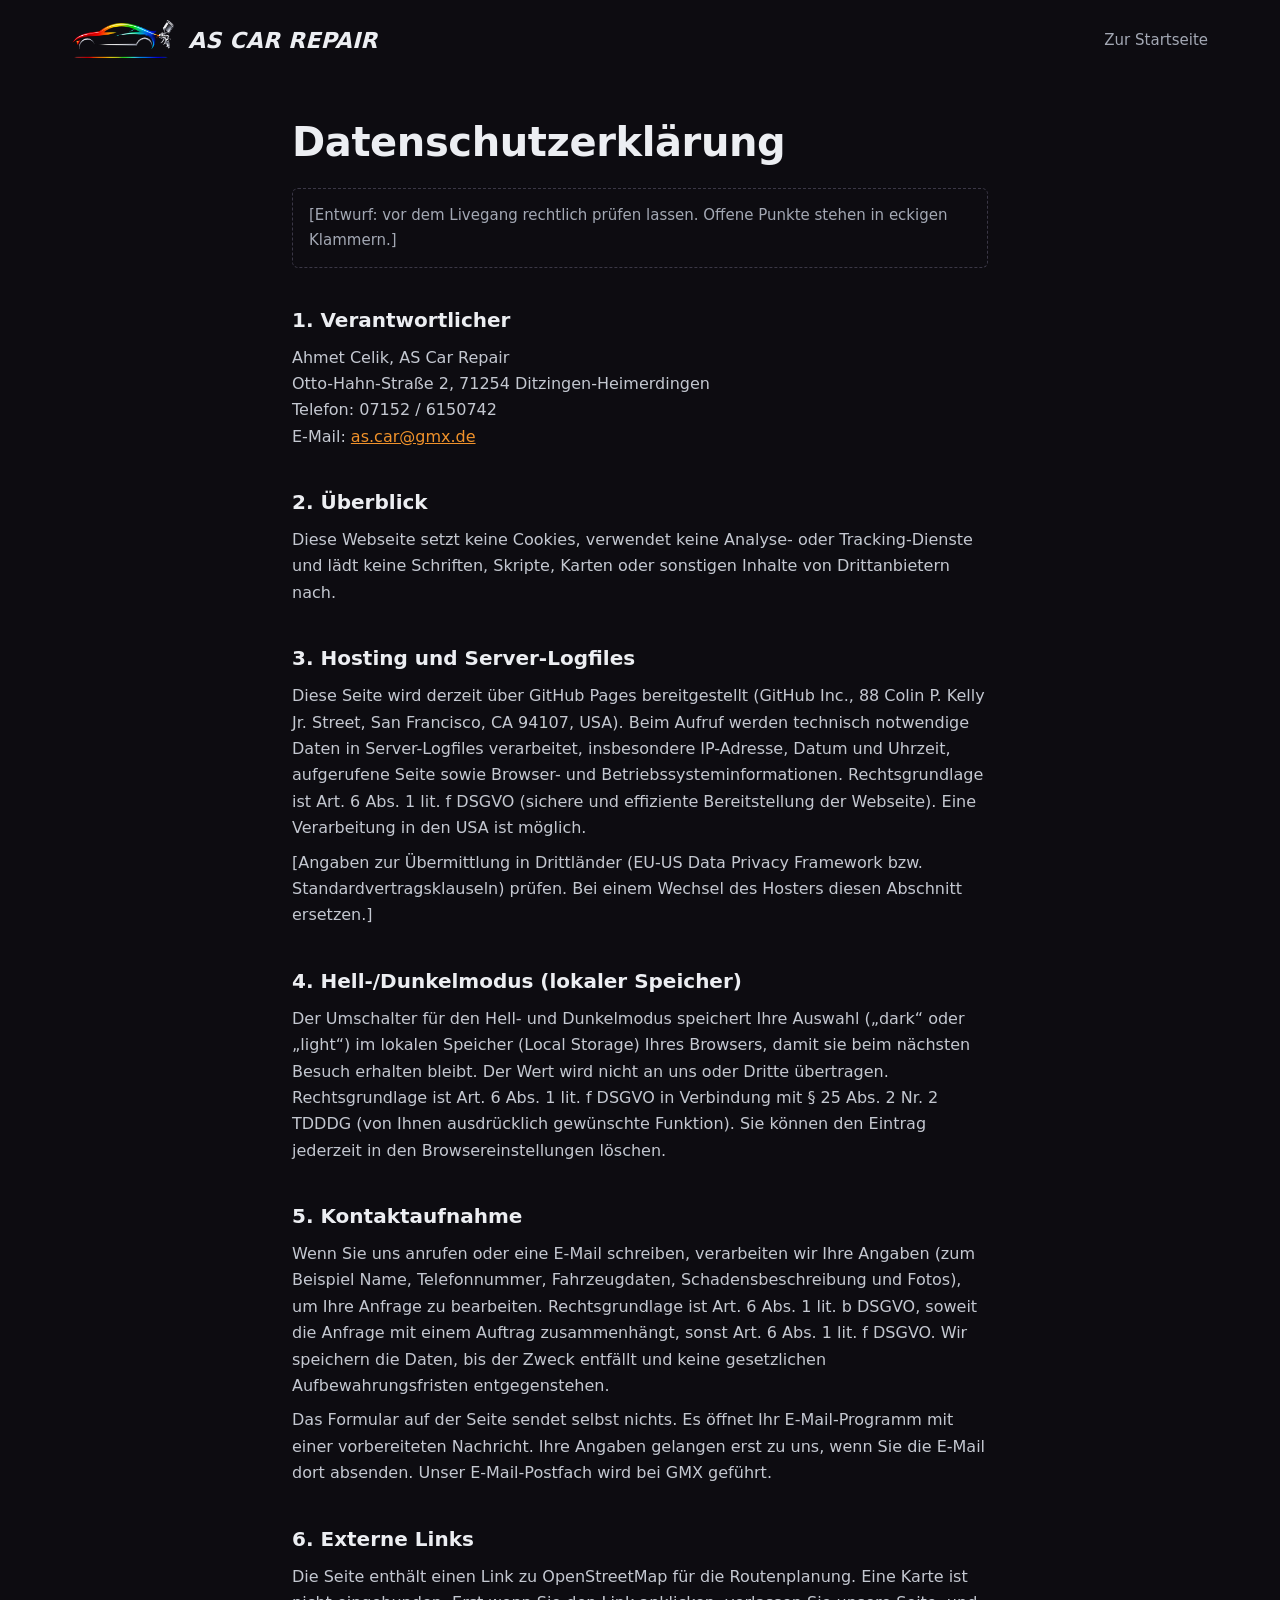
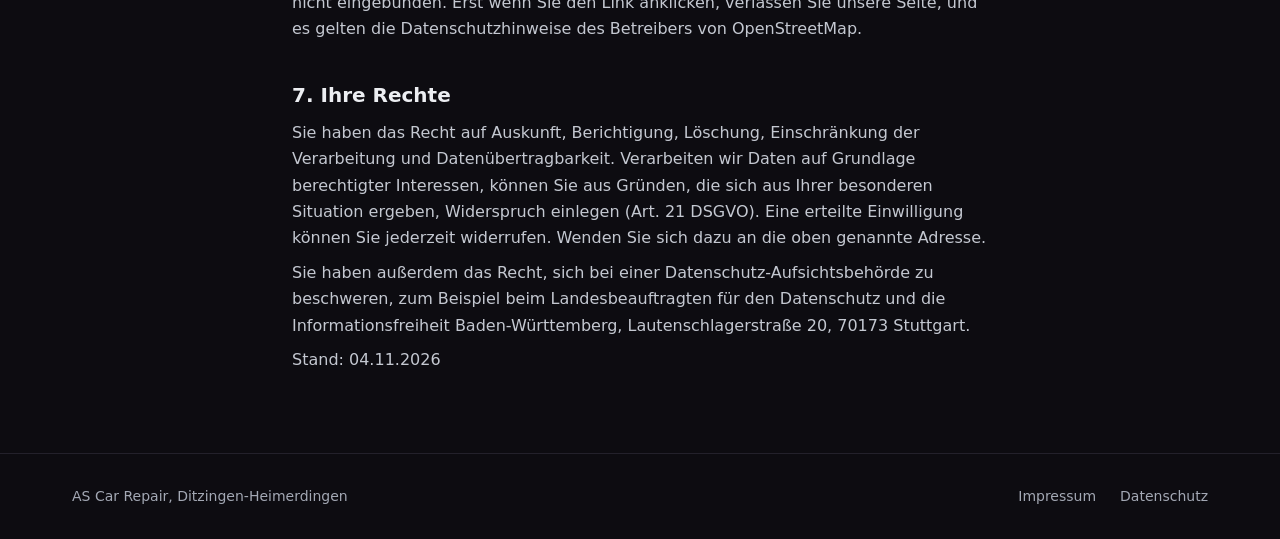
==== datenschutz.html @ f92b13bc "SEO, KI-Auffindbarkeit, Sicherheit und DSGVO: robots, sitemap, llms.txt, Schema.org, CSP, Impressum," ====
<!doctype html>
<html lang="de" data-theme="dark">
<head>
<meta charset="utf-8">
<meta name="viewport" content="width=device-width, initial-scale=1">
<meta http-equiv="Content-Security-Policy" content="default-src 'none'; img-src 'self' data:; style-src 'self' 'unsafe-inline'; script-src 'self'; connect-src 'none'; base-uri 'none'; form-action 'none'">
<title>Datenschutzerklärung | AS Car Repair</title>
<meta name="description" content="Datenschutzerklärung von AS Car Repair: keine Cookies, kein Tracking, keine Inhalte von Drittanbietern.">
<!-- Vor dem Livegang auf "index, follow" stellen, sobald alle Platzhalter ersetzt sind -->
<meta name="robots" content="noindex, nofollow">
<link rel="canonical" href="https://gkstgt.github.io/as-car-repair/datenschutz.html">
<meta name="theme-color" content="#0d0c11">
<link rel="icon" href="favicon.ico" sizes="any">
<link rel="icon" type="image/png" sizes="32x32" href="assets/favicon-32.png">
<link rel="apple-touch-icon" href="assets/apple-touch-icon.png">
<meta property="og:type" content="website">
<meta property="og:locale" content="de_DE">
<meta property="og:site_name" content="AS Car Repair">
<meta property="og:title" content="Datenschutzerklärung | AS Car Repair">
<meta property="og:description" content="Datenschutzerklärung von AS Car Repair: keine Cookies, kein Tracking, keine Inhalte von Drittanbietern.">
<meta property="og:url" content="https://gkstgt.github.io/as-car-repair/datenschutz.html">
<meta property="og:image" content="https://gkstgt.github.io/as-car-repair/assets/og-image.png">
<meta property="og:image:width" content="1200">
<meta property="og:image:height" content="630">
<meta property="og:image:alt" content="AS Car Repair: Fahrzeug im Regenbogen-Farbverlauf mit Lackierpistole">
<meta name="twitter:card" content="summary_large_image">
<meta name="twitter:title" content="Datenschutzerklärung | AS Car Repair">
<meta name="twitter:description" content="Datenschutzerklärung von AS Car Repair: keine Cookies, kein Tracking, keine Inhalte von Drittanbietern.">
<meta name="twitter:image" content="https://gkstgt.github.io/as-car-repair/assets/og-image.png">
<link rel="stylesheet" href="assets/site.css">
<script src="assets/site.js"></script>
</head>
<body>
<div style="width:100%;box-sizing:border-box;background:var(--bg);color:var(--fg);font-family:system-ui,-apple-system,'Segoe UI',Roboto,Helvetica,Arial,sans-serif;line-height:1.5;container-type:inline-size">
<header style="max-width:1200px;margin:0 auto;padding:20px 32px;box-sizing:border-box;display:flex;flex-wrap:wrap;align-items:center;justify-content:space-between;gap:16px 32px">
<a href="./" aria-label="AS Car Repair, zur Startseite" style="display:flex;align-items:center;gap:14px">
<img src="assets/logo-symbol.png" alt="" width="102" height="40" style="display:block;height:40px;width:auto">
<span style="font-size:22px;font-weight:800;font-style:italic;letter-spacing:0.01em;color:var(--fg);white-space:nowrap">AS CAR REPAIR</span>
</a>
<a href="./" style="color:var(--muted);font-size:15px">Zur Startseite</a>
</header>
<main class="legal">
<h1>Datenschutzerklärung</h1>
<p class="note">[Entwurf: vor dem Livegang rechtlich prüfen lassen. Offene Punkte stehen in eckigen Klammern.]</p>
<h2>1. Verantwortlicher</h2>
<p>Ahmet Celik, AS Car Repair<br>Otto-Hahn-Straße 2, 71254 Ditzingen-Heimerdingen<br>Telefon: 07152 / 6150742<br>E-Mail: <a href="mailto:as.car@gmx.de">as.car@gmx.de</a></p>
<h2>2. Überblick</h2>
<p>Diese Webseite setzt keine Cookies, verwendet keine Analyse- oder Tracking-Dienste und lädt keine Schriften, Skripte, Karten oder sonstigen Inhalte von Drittanbietern nach.</p>
<h2>3. Hosting und Server-Logfiles</h2>
<p>Diese Seite wird derzeit über GitHub Pages bereitgestellt (GitHub Inc., 88 Colin P. Kelly Jr. Street, San Francisco, CA 94107, USA). Beim Aufruf werden technisch notwendige Daten in Server-Logfiles verarbeitet, insbesondere IP-Adresse, Datum und Uhrzeit, aufgerufene Seite sowie Browser- und Betriebssysteminformationen. Rechtsgrundlage ist Art. 6 Abs. 1 lit. f DSGVO (sichere und effiziente Bereitstellung der Webseite). Eine Verarbeitung in den USA ist möglich.</p>
<p>[Angaben zur Übermittlung in Drittländer (EU-US Data Privacy Framework bzw. Standardvertragsklauseln) prüfen. Bei einem Wechsel des Hosters diesen Abschnitt ersetzen.]</p>
<h2>4. Hell-/Dunkelmodus (lokaler Speicher)</h2>
<p>Der Umschalter für den Hell- und Dunkelmodus speichert Ihre Auswahl („dark“ oder „light“) im lokalen Speicher (Local Storage) Ihres Browsers, damit sie beim nächsten Besuch erhalten bleibt. Der Wert wird nicht an uns oder Dritte übertragen. Rechtsgrundlage ist Art. 6 Abs. 1 lit. f DSGVO in Verbindung mit § 25 Abs. 2 Nr. 2 TDDDG (von Ihnen ausdrücklich gewünschte Funktion). Sie können den Eintrag jederzeit in den Browsereinstellungen löschen.</p>
<h2>5. Kontaktaufnahme</h2>
<p>Wenn Sie uns anrufen oder eine E-Mail schreiben, verarbeiten wir Ihre Angaben (zum Beispiel Name, Telefonnummer, Fahrzeugdaten, Schadensbeschreibung und Fotos), um Ihre Anfrage zu bearbeiten. Rechtsgrundlage ist Art. 6 Abs. 1 lit. b DSGVO, soweit die Anfrage mit einem Auftrag zusammenhängt, sonst Art. 6 Abs. 1 lit. f DSGVO. Wir speichern die Daten, bis der Zweck entfällt und keine gesetzlichen Aufbewahrungsfristen entgegenstehen.</p>
<p>Das Formular auf der Seite sendet selbst nichts. Es öffnet Ihr E-Mail-Programm mit einer vorbereiteten Nachricht. Ihre Angaben gelangen erst zu uns, wenn Sie die E-Mail dort absenden. Unser E-Mail-Postfach wird bei GMX geführt.</p>
<h2>6. Externe Links</h2>
<p>Die Seite enthält einen Link zu OpenStreetMap für die Routenplanung. Eine Karte ist nicht eingebunden. Erst wenn Sie den Link anklicken, verlassen Sie unsere Seite, und es gelten die Datenschutzhinweise des Betreibers von OpenStreetMap.</p>
<h2>7. Ihre Rechte</h2>
<p>Sie haben das Recht auf Auskunft, Berichtigung, Löschung, Einschränkung der Verarbeitung und Datenübertragbarkeit. Verarbeiten wir Daten auf Grundlage berechtigter Interessen, können Sie aus Gründen, die sich aus Ihrer besonderen Situation ergeben, Widerspruch einlegen (Art. 21 DSGVO). Eine erteilte Einwilligung können Sie jederzeit widerrufen. Wenden Sie sich dazu an die oben genannte Adresse.</p>
<p>Sie haben außerdem das Recht, sich bei einer Datenschutz-Aufsichtsbehörde zu beschweren, zum Beispiel beim Landesbeauftragten für den Datenschutz und die Informationsfreiheit Baden-Württemberg, Lautenschlagerstraße 20, 70173 Stuttgart.</p>
<p>Stand: 04.11.2026</p>
</main>
<footer style="border-top:1px solid var(--line)">
<div style="max-width:1200px;margin:0 auto;padding:32px;box-sizing:border-box;display:flex;flex-wrap:wrap;align-items:center;justify-content:space-between;gap:16px 32px;font-size:14px;color:var(--muted)">
<div>AS Car Repair, Ditzingen-Heimerdingen</div>
<div style="display:flex;flex-wrap:wrap;gap:8px 24px">
<a href="impressum.html">Impressum</a>
<a href="datenschutz.html">Datenschutz</a>
</div>
</div>
</footer>
</div>
</body>
</html>
---- assets/site.css ----
:root{--accent:#f0922b;color-scheme:dark;
--bg:#0d0c11;--bg2:#100f15;--surface:#15141b;--hatch1:#1a1922;--hatch2:#15141b;--line:#23212b;--line2:#272530;--border:#3a3746;--fg:#eceef2;--fg2:#c4c8d1;--muted:#a3a8b4;--acctext:var(--accent);--hover:#ffffff;--track:#2a2833;--glass:rgba(255,255,255,.06);--glass-hover:rgba(255,255,255,.10);--glassborder:rgba(255,255,255,.22);--knobx:30px;--moon:1;--moonrot:0deg;--moonscale:1;--sun:0;--sunrot:-90deg;--sunscale:0.4}
:root[data-theme="light"]{color-scheme:light;
--bg:#f4f5f7;--bg2:#eceef2;--surface:#ffffff;--hatch1:#e4e7ed;--hatch2:#edeff3;--line:#dcdfe6;--line2:#d3d7df;--border:#bfc4cf;--fg:#14151a;--fg2:#383c47;--muted:#565b67;--acctext:color-mix(in srgb,var(--accent) 62%,#000000);--hover:#000000;--track:#d3d7df;--glass:rgba(255,255,255,.55);--glass-hover:rgba(255,255,255,.85);--glassborder:rgba(20,21,26,.16);--knobx:0px;--moon:0;--moonrot:90deg;--moonscale:0.4;--sun:1;--sunrot:0deg;--sunscale:1}
html{scroll-behavior:smooth}
body{margin:0;background:var(--bg)}
a{color:inherit;text-decoration:none}
a:hover{color:var(--hover)}
a:focus-visible,input:focus-visible,textarea:focus-visible,button:focus-visible{outline:2px solid var(--acctext);outline-offset:2px}
*{transition:background-color .45s ease,color .45s ease,border-color .45s ease}
.card{border:2px solid var(--glassborder);border-radius:16px;background:var(--glass);-webkit-backdrop-filter:blur(18px) saturate(1.5);backdrop-filter:blur(18px) saturate(1.5);transition:transform .35s cubic-bezier(.2,.8,.2,1),border-color .3s ease,box-shadow .35s ease,background-color .35s ease}
.card:hover{transform:translateY(-6px);border-color:var(--acctext);background:var(--glass-hover);box-shadow:0 20px 44px -16px rgba(0,0,0,.45),0 0 36px -8px var(--acctext)}
@media (prefers-reduced-motion:reduce){*{transition:none!important;scroll-behavior:auto}}
.legal{max-width:760px;margin:0 auto;padding:40px 32px 72px;box-sizing:border-box;line-height:1.65}
.legal h1{font-size:clamp(28px,6cqi,40px);line-height:1.1;font-weight:800;letter-spacing:-0.01em;margin:0 0 24px}
.legal h2{font-size:20px;font-weight:700;margin:36px 0 8px}
.legal p,.legal li{color:var(--fg2);margin:8px 0}
.legal ul{padding-left:22px}
.legal a{color:var(--acctext);text-decoration:underline}
.legal .note{padding:14px 16px;border:1px dashed var(--border);border-radius:6px;color:var(--muted);font-size:15px}
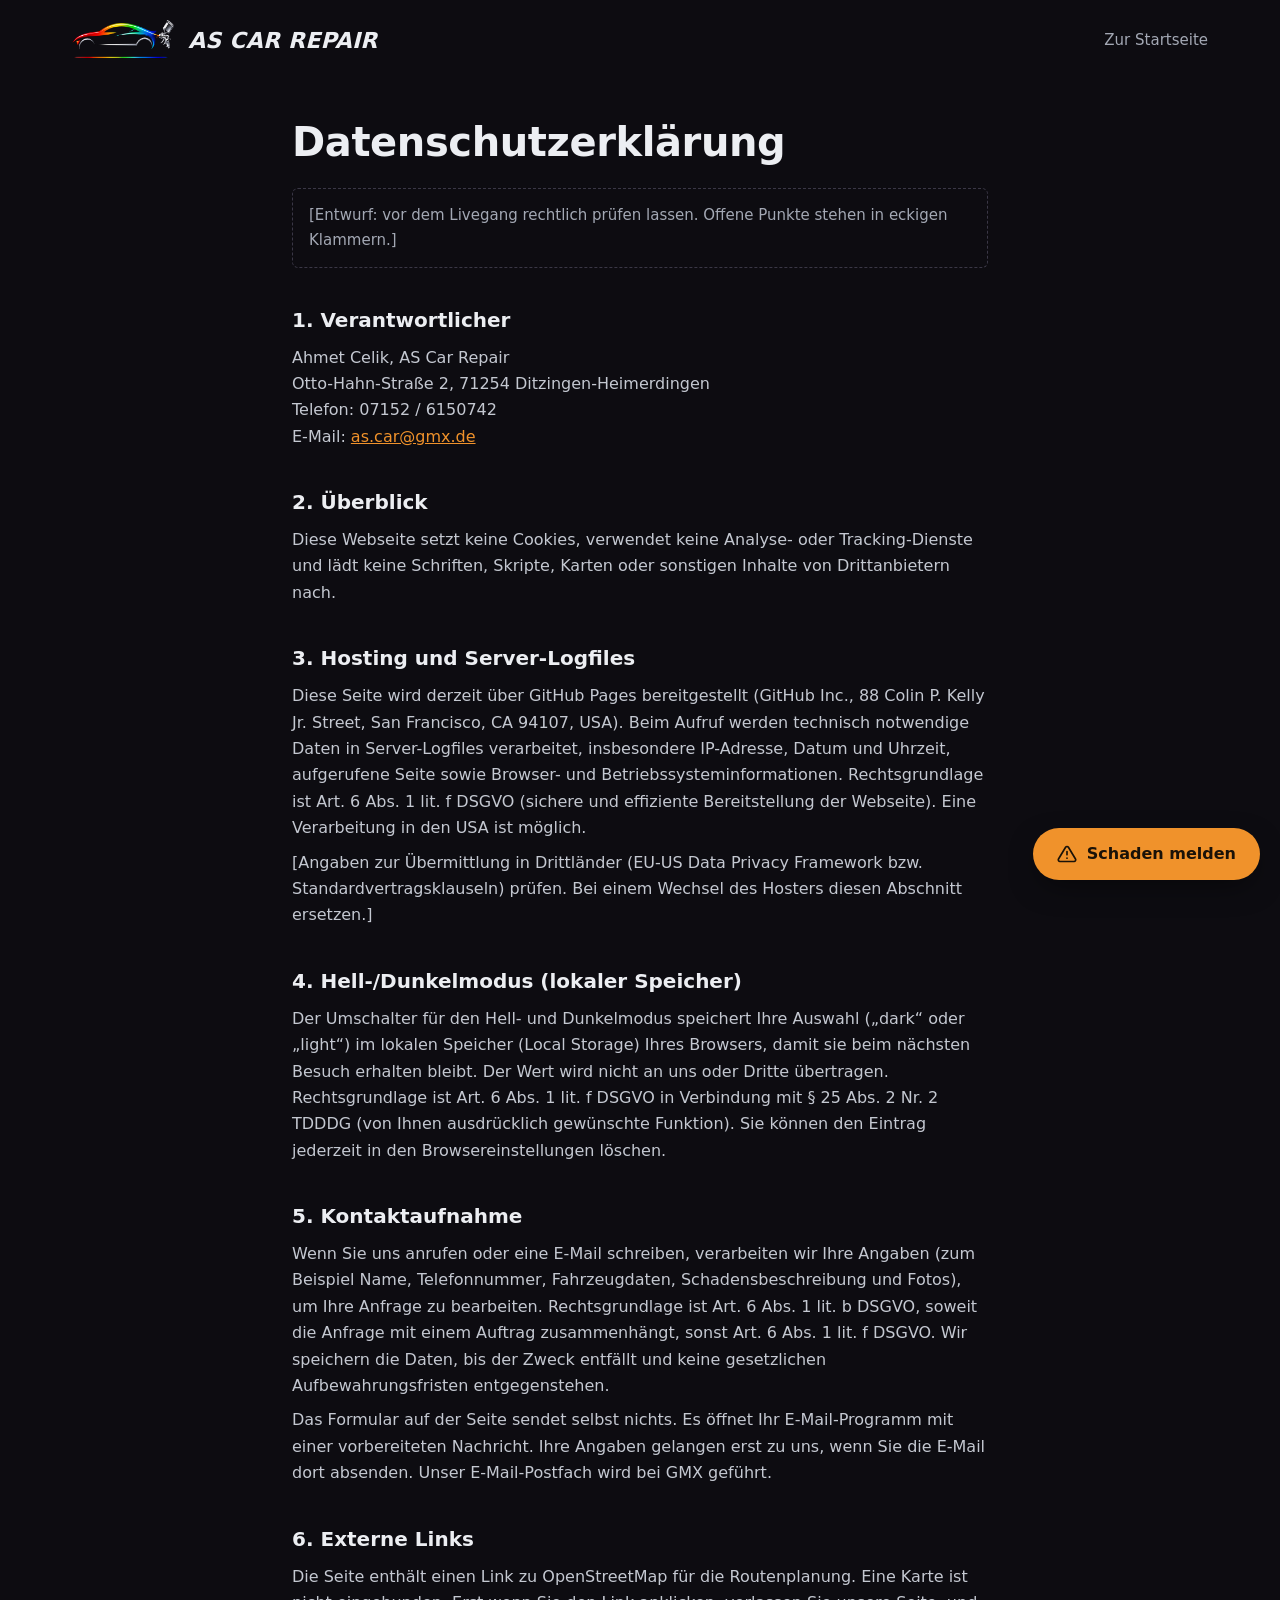
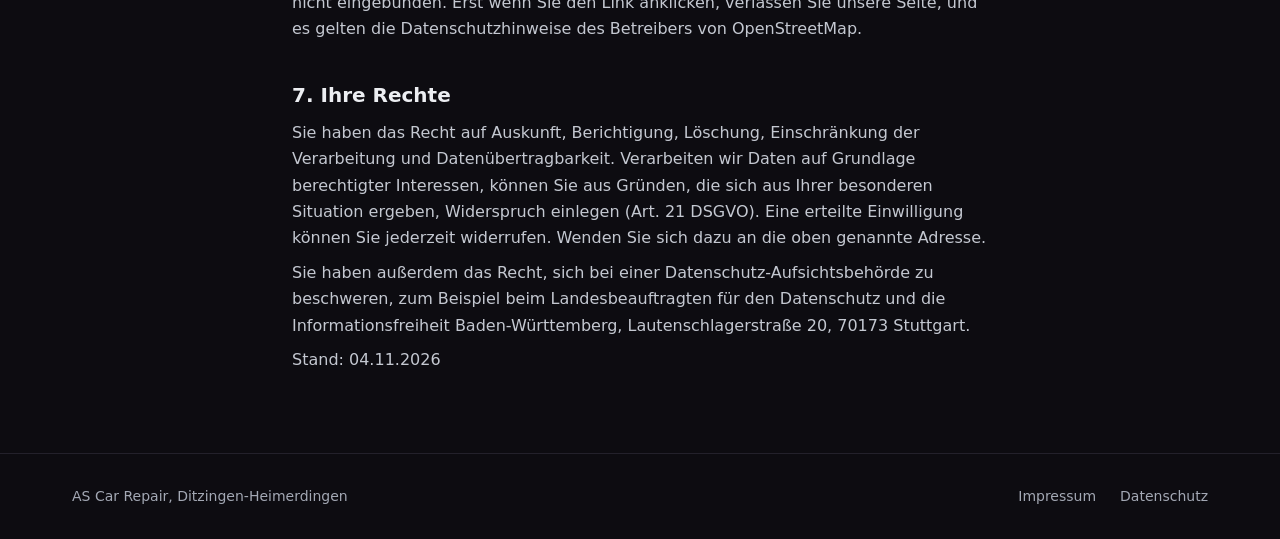
==== commit 07cf22d9: "Schaden-melden-Button: schwebend, auf dem Handy als Leiste mit Anruf-Taste Co-Authored-By: Claude So" ====
--- a/datenschutz.html
+++ b/datenschutz.html
@@ -71,5 +71,9 @@
 </div>
 </footer>
 </div>
+<div class="sm-dock">
+<a class="sm-call" href="tel:+4971526150742" aria-label="Anrufen: 07152 6150742"><svg viewBox="0 0 24 24" width="20" height="20" fill="none" stroke="currentColor" stroke-width="2" stroke-linecap="round" stroke-linejoin="round" aria-hidden="true"><path d="M22 16.9v3a2 2 0 0 1-2.2 2 19.8 19.8 0 0 1-8.6-3.1 19.5 19.5 0 0 1-6-6A19.8 19.8 0 0 1 2.1 4.2 2 2 0 0 1 4.1 2h3a2 2 0 0 1 2 1.7c.1 1 .4 1.9.7 2.8a2 2 0 0 1-.5 2.1L8.1 9.9a16 16 0 0 0 6 6l1.3-1.3a2 2 0 0 1 2.1-.4c.9.3 1.8.6 2.8.7a2 2 0 0 1 1.7 2z"/></svg><span>Anrufen</span></a>
+<a class="sm-btn" href="kontakt.html"><svg viewBox="0 0 24 24" width="20" height="20" fill="none" stroke="currentColor" stroke-width="2" stroke-linecap="round" stroke-linejoin="round" aria-hidden="true"><path d="M10.3 3.9 1.8 18a2 2 0 0 0 1.7 3h17a2 2 0 0 0 1.7-3L13.7 3.9a2 2 0 0 0-3.4 0z"/><path d="M12 9v4M12 17h.01"/></svg><span>Schaden melden</span></a>
+</div>
 </body>
 </html>
--- a/assets/site.css
+++ b/assets/site.css
@@ -18,3 +18,63 @@
 .legal ul{padding-left:22px}
 .legal a{color:var(--acctext);text-decoration:underline}
 .legal .note{padding:14px 16px;border:1px dashed var(--border);border-radius:6px;color:var(--muted);font-size:15px}
+
+
+.card{overflow:hidden}
+
+.svc-list{display:grid;grid-template-columns:repeat(6,minmax(0,1fr));gap:16px}
+.svc{grid-column:span 2;position:relative;aspect-ratio:4/3;min-width:0;cursor:pointer;outline:none}
+.svc:nth-child(n+4){grid-column:span 3;aspect-ratio:2.2/1}
+.svc .shot{position:absolute;inset:0;display:block;width:100%;height:100%;object-fit:cover;transition:transform .8s cubic-bezier(.2,.8,.2,1)}
+.svc:hover .shot,.svc:focus-within .shot{transform:scale(1.06)}
+.svc .info{position:absolute;left:0;right:0;bottom:0;padding:48px 22px 18px;background:linear-gradient(to top,rgba(10,9,14,.92) 0%,rgba(10,9,14,.7) 55%,transparent 100%);transition:padding-top .4s ease}
+.svc h3{margin:0;font-size:19px;line-height:1.2;font-weight:700;color:#fff;text-wrap:balance}
+.svc p{margin:0;max-height:0;opacity:0;overflow:hidden;color:rgba(255,255,255,.86);font-size:15px;line-height:1.55;transform:translateY(8px);transition:max-height .5s cubic-bezier(.2,.8,.2,1),opacity .35s ease,margin .4s ease,transform .5s cubic-bezier(.2,.8,.2,1)}
+.svc:hover p,.svc:focus-within p,.svc:focus p{max-height:12em;opacity:1;margin-top:10px;transform:none}
+.svc:hover .info,.svc:focus-within .info{background:linear-gradient(to top,rgba(10,9,14,.96) 0%,rgba(10,9,14,.9) 70%,rgba(10,9,14,.5) 100%)}
+.svc .plus{position:absolute;top:14px;right:14px;width:30px;height:30px;border-radius:50%;background:rgba(10,9,14,.55);border:1px solid rgba(255,255,255,.4);color:#fff;display:flex;align-items:center;justify-content:center;font-size:18px;line-height:1;transition:transform .4s ease,background-color .3s}
+.svc:hover .plus,.svc:focus-within .plus{transform:rotate(45deg);background:var(--accent);color:#1a1208;border-color:transparent}
+.svc:focus-visible{box-shadow:0 0 0 3px var(--accent)}
+@media (max-width:900px){.svc-list{grid-template-columns:repeat(2,minmax(0,1fr))}.svc,.svc:nth-child(n+4){grid-column:span 1;aspect-ratio:4/3}.svc:last-child{grid-column:span 2;aspect-ratio:16/9}}
+@media (max-width:560px){.svc-list{grid-template-columns:minmax(0,1fr)}.svc:last-child{grid-column:span 1}.svc,.svc:nth-child(n+4),.svc:last-child{aspect-ratio:16/10}}
+@media (max-width:480px){
+header[style]{padding:14px 16px!important;gap:12px 16px!important}
+header img{height:30px!important}
+header a[aria-label] span{font-size:17px!important}
+header nav{order:3;width:100%;gap:6px 20px!important;font-size:14px!important}
+header a[href^="tel"]{padding:9px 14px!important;font-size:14px!important}
+[style*="padding:72px 32px"]{padding:44px 20px!important}
+[style*="padding:48px 32px 56px"]{padding:32px 20px 40px!important}
+[style*="padding:36px 32px"]{padding:28px 20px!important}
+.legal{padding:28px 20px 56px}
+}
+@media (max-width:360px){header a[aria-label] span{font-size:15px!important}}
+@media (max-width:900px){header nav{order:3;width:100%}}
+.legal h1{font-size:clamp(22px,7vw,40px);overflow-wrap:anywhere;hyphens:auto}
+.chip{display:inline-block;padding:10px 18px;border:1px solid var(--border);border-radius:999px;font-size:15px;font-weight:600;color:var(--fg);background:var(--glass);transition:border-color .25s,background-color .25s,transform .25s}
+.chip:hover{border-color:var(--acctext);background:var(--glass-hover);transform:translateY(-2px)}
+header nav a{position:relative;padding:4px 0;transition:color .2s}
+header nav a:hover,header nav a[aria-current]{color:var(--fg)}
+header nav a[aria-current]::after{content:"";position:absolute;left:0;right:0;bottom:-2px;height:2px;border-radius:2px;background:var(--accent)}
+.gal{margin-top:36px;display:grid;grid-template-columns:repeat(auto-fill,minmax(min(100%,260px),1fr));gap:16px}
+.gal-item{margin:0;overflow:hidden;border-radius:12px;border:1px solid var(--line2)}
+.gal-item img{display:block;width:100%;aspect-ratio:4/3;object-fit:cover;transition:transform .6s cubic-bezier(.2,.8,.2,1)}
+.gal-item:hover img{transform:scale(1.05)}
+.gal-ph{aspect-ratio:4/3;display:flex;align-items:center;justify-content:center;text-align:center;padding:16px;box-sizing:border-box;color:var(--muted);font-size:15px;background:repeating-linear-gradient(135deg,var(--hatch1) 0 14px,var(--hatch2) 14px 28px)}
+.svc{scroll-margin-top:24px}
+.sm-dock{position:fixed;z-index:50;right:max(20px,env(safe-area-inset-right,0px));bottom:max(20px,env(safe-area-inset-bottom,0px));display:flex;gap:10px;align-items:stretch}
+.sm-btn,.sm-call{display:inline-flex;align-items:center;justify-content:center;gap:10px;border-radius:999px;font-weight:700;font-size:16px;line-height:1;white-space:nowrap;transition:transform .3s cubic-bezier(.2,.8,.2,1),box-shadow .3s ease,background-color .3s}
+.sm-btn{padding:16px 24px;background:var(--accent);color:#1a1208;box-shadow:0 10px 30px -8px rgba(0,0,0,.55),0 0 0 0 var(--accent);animation:smpulse 3.2s ease-out infinite}
+.sm-btn:hover{transform:translateY(-3px);box-shadow:0 16px 36px -8px rgba(0,0,0,.6),0 0 28px -4px var(--accent);animation:none}
+.sm-call{display:none;padding:16px 20px;background:var(--surface);color:var(--fg);border:1px solid var(--border)}
+@keyframes smpulse{0%{box-shadow:0 10px 30px -8px rgba(0,0,0,.55),0 0 0 0 color-mix(in srgb,var(--accent) 55%,transparent)}70%,100%{box-shadow:0 10px 30px -8px rgba(0,0,0,.55),0 0 0 16px transparent}}
+@media (prefers-reduced-motion:reduce){.sm-btn{animation:none}}
+@media (max-width:700px){
+.sm-dock{left:0;right:0;bottom:0;padding:10px max(12px,env(safe-area-inset-right,0px)) max(10px,env(safe-area-inset-bottom,0px)) max(12px,env(safe-area-inset-left,0px));background:color-mix(in srgb,var(--bg) 82%,transparent);-webkit-backdrop-filter:blur(14px);backdrop-filter:blur(14px);border-top:1px solid var(--line2)}
+.sm-btn{flex:1 1 auto;border-radius:12px;animation:none;box-shadow:none}
+.sm-call{display:inline-flex;border-radius:12px}
+.sm-call span{position:absolute;width:1px;height:1px;overflow:hidden;clip:rect(0 0 0 0)}
+.sm-call{padding:16px 18px}
+body{padding-bottom:84px}
+}
+.sm-dock{font-family:system-ui,-apple-system,'Segoe UI',Roboto,Helvetica,Arial,sans-serif}
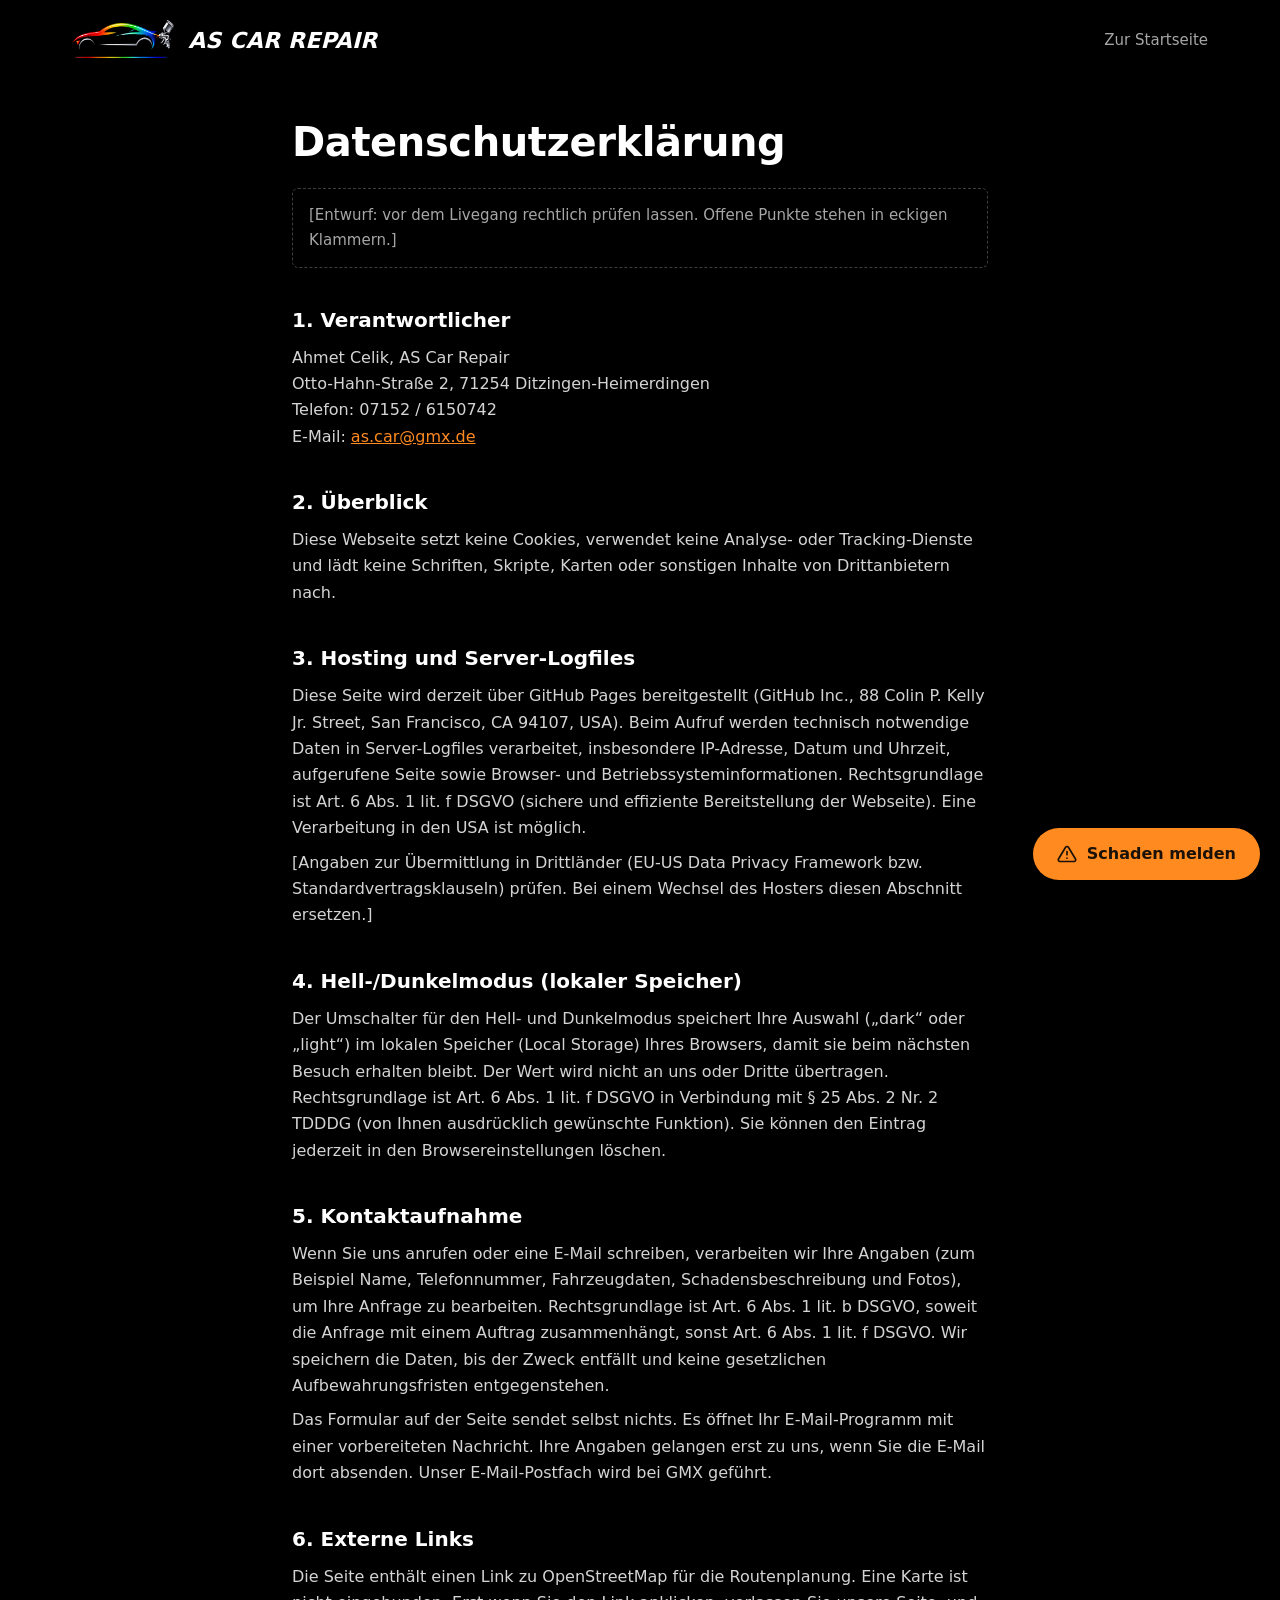
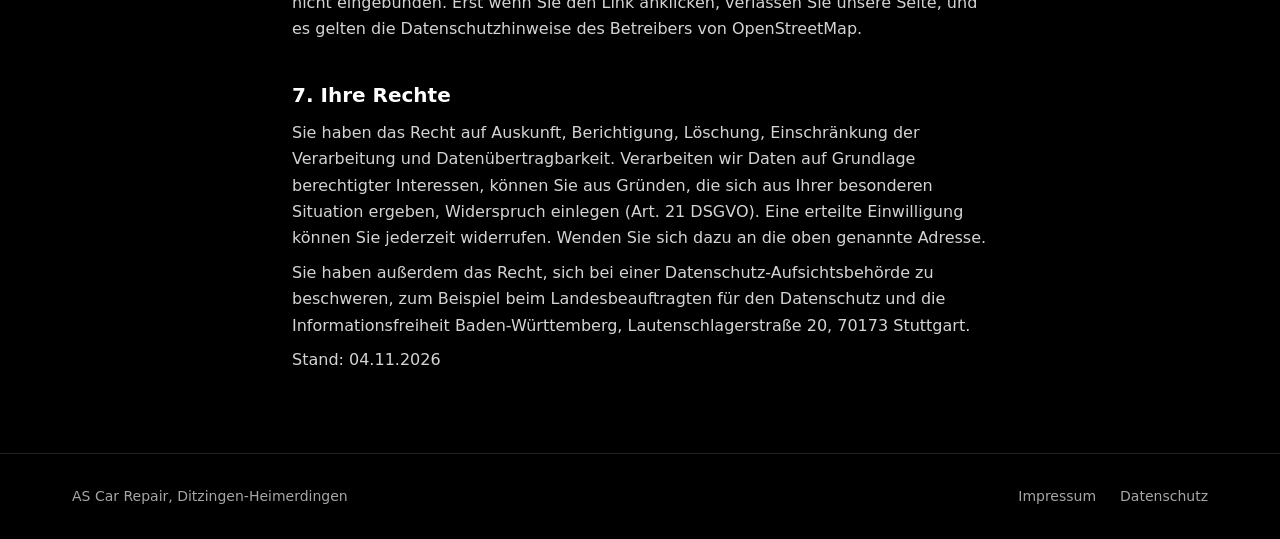
==== commit 341b3e5f: "Neues Farbschema: Schwarz und Weiß als Grundfarben, Orange als Akzent Co-Authored-By: Claude Sonnet " ====
--- a/datenschutz.html
+++ b/datenschutz.html
@@ -9,7 +9,7 @@
 <!-- Vor dem Livegang auf "index, follow" stellen, sobald alle Platzhalter ersetzt sind -->
 <meta name="robots" content="noindex, nofollow">
 <link rel="canonical" href="https://gkstgt.github.io/as-car-repair/datenschutz.html">
-<meta name="theme-color" content="#0d0c11">
+<meta name="theme-color" content="#000000">
 <link rel="icon" href="favicon.ico" sizes="any">
 <link rel="icon" type="image/png" sizes="32x32" href="assets/favicon-32.png">
 <link rel="apple-touch-icon" href="assets/apple-touch-icon.png">
@@ -27,7 +27,7 @@
 <meta name="twitter:title" content="Datenschutzerklärung | AS Car Repair">
 <meta name="twitter:description" content="Datenschutzerklärung von AS Car Repair: keine Cookies, kein Tracking, keine Inhalte von Drittanbietern.">
 <meta name="twitter:image" content="https://gkstgt.github.io/as-car-repair/assets/og-image.png">
-<link rel="stylesheet" href="assets/site.css">
+<link rel="stylesheet" href="assets/site.css?v=logo-hover-fix">
 <script src="assets/site.js"></script>
 </head>
 <body>
--- a/assets/site.css
+++ b/assets/site.css
@@ -1,7 +1,7 @@
-:root{--accent:#f0922b;color-scheme:dark;
---bg:#0d0c11;--bg2:#100f15;--surface:#15141b;--hatch1:#1a1922;--hatch2:#15141b;--line:#23212b;--line2:#272530;--border:#3a3746;--fg:#eceef2;--fg2:#c4c8d1;--muted:#a3a8b4;--acctext:var(--accent);--hover:#ffffff;--track:#2a2833;--glass:rgba(255,255,255,.06);--glass-hover:rgba(255,255,255,.10);--glassborder:rgba(255,255,255,.22);--knobx:30px;--moon:1;--moonrot:0deg;--moonscale:1;--sun:0;--sunrot:-90deg;--sunscale:0.4}
+:root{--accent:#ff8a1f;color-scheme:dark;
+--bg:#000000;--bg2:#0a0a0a;--surface:#111111;--hatch1:#181818;--hatch2:#111111;--line:#222222;--line2:#2a2a2a;--border:#3d3d3d;--fg:#ffffff;--fg2:#d4d4d4;--muted:#a6a6a6;--acctext:var(--accent);--hover:#ffffff;--track:#2a2a2a;--glass:rgba(255,255,255,.06);--glass-hover:rgba(255,255,255,.10);--glassborder:rgba(255,255,255,.22);--knobx:30px;--moon:1;--moonrot:0deg;--moonscale:1;--sun:0;--sunrot:-90deg;--sunscale:0.4}
 :root[data-theme="light"]{color-scheme:light;
---bg:#f4f5f7;--bg2:#eceef2;--surface:#ffffff;--hatch1:#e4e7ed;--hatch2:#edeff3;--line:#dcdfe6;--line2:#d3d7df;--border:#bfc4cf;--fg:#14151a;--fg2:#383c47;--muted:#565b67;--acctext:color-mix(in srgb,var(--accent) 62%,#000000);--hover:#000000;--track:#d3d7df;--glass:rgba(255,255,255,.55);--glass-hover:rgba(255,255,255,.85);--glassborder:rgba(20,21,26,.16);--knobx:0px;--moon:0;--moonrot:90deg;--moonscale:0.4;--sun:1;--sunrot:0deg;--sunscale:1}
+--bg:#ffffff;--bg2:#f5f5f5;--surface:#ffffff;--hatch1:#e8e8e8;--hatch2:#f0f0f0;--line:#e3e3e3;--line2:#d9d9d9;--border:#bdbdbd;--fg:#000000;--fg2:#2b2b2b;--muted:#595959;--acctext:color-mix(in srgb,var(--accent) 62%,#000000);--hover:#000000;--track:#d9d9d9;--glass:rgba(255,255,255,.55);--glass-hover:rgba(255,255,255,.85);--glassborder:rgba(0,0,0,.16);--knobx:0px;--moon:0;--moonrot:90deg;--moonscale:0.4;--sun:1;--sunrot:0deg;--sunscale:1}
 html{scroll-behavior:smooth}
 body{margin:0;background:var(--bg)}
 a{color:inherit;text-decoration:none}
@@ -27,12 +27,12 @@
 .svc:nth-child(n+4){grid-column:span 3;aspect-ratio:2.2/1}
 .svc .shot{position:absolute;inset:0;display:block;width:100%;height:100%;object-fit:cover;transition:transform .8s cubic-bezier(.2,.8,.2,1)}
 .svc:hover .shot,.svc:focus-within .shot{transform:scale(1.06)}
-.svc .info{position:absolute;left:0;right:0;bottom:0;padding:48px 22px 18px;background:linear-gradient(to top,rgba(10,9,14,.92) 0%,rgba(10,9,14,.7) 55%,transparent 100%);transition:padding-top .4s ease}
+.svc .info{position:absolute;left:0;right:0;bottom:0;padding:48px 22px 18px;background:linear-gradient(to top,rgba(0,0,0,.92) 0%,rgba(0,0,0,.7) 55%,transparent 100%);transition:padding-top .4s ease}
 .svc h3{margin:0;font-size:19px;line-height:1.2;font-weight:700;color:#fff;text-wrap:balance}
 .svc p{margin:0;max-height:0;opacity:0;overflow:hidden;color:rgba(255,255,255,.86);font-size:15px;line-height:1.55;transform:translateY(8px);transition:max-height .5s cubic-bezier(.2,.8,.2,1),opacity .35s ease,margin .4s ease,transform .5s cubic-bezier(.2,.8,.2,1)}
 .svc:hover p,.svc:focus-within p,.svc:focus p{max-height:12em;opacity:1;margin-top:10px;transform:none}
-.svc:hover .info,.svc:focus-within .info{background:linear-gradient(to top,rgba(10,9,14,.96) 0%,rgba(10,9,14,.9) 70%,rgba(10,9,14,.5) 100%)}
-.svc .plus{position:absolute;top:14px;right:14px;width:30px;height:30px;border-radius:50%;background:rgba(10,9,14,.55);border:1px solid rgba(255,255,255,.4);color:#fff;display:flex;align-items:center;justify-content:center;font-size:18px;line-height:1;transition:transform .4s ease,background-color .3s}
+.svc:hover .info,.svc:focus-within .info{background:linear-gradient(to top,rgba(0,0,0,.96) 0%,rgba(0,0,0,.9) 70%,rgba(0,0,0,.5) 100%)}
+.svc .plus{position:absolute;top:14px;right:14px;width:30px;height:30px;border-radius:50%;background:rgba(0,0,0,.55);border:1px solid rgba(255,255,255,.4);color:#fff;display:flex;align-items:center;justify-content:center;font-size:18px;line-height:1;transition:transform .4s ease,background-color .3s}
 .svc:hover .plus,.svc:focus-within .plus{transform:rotate(45deg);background:var(--accent);color:#1a1208;border-color:transparent}
 .svc:focus-visible{box-shadow:0 0 0 3px var(--accent)}
 @media (max-width:900px){.svc-list{grid-template-columns:repeat(2,minmax(0,1fr))}.svc,.svc:nth-child(n+4){grid-column:span 1;aspect-ratio:4/3}.svc:last-child{grid-column:span 2;aspect-ratio:16/9}}
@@ -51,8 +51,8 @@
 @media (max-width:360px){header a[aria-label] span{font-size:15px!important}}
 @media (max-width:900px){header nav{order:3;width:100%}}
 .legal h1{font-size:clamp(22px,7vw,40px);overflow-wrap:anywhere;hyphens:auto}
-.chip{display:inline-block;padding:10px 18px;border:1px solid var(--border);border-radius:999px;font-size:15px;font-weight:600;color:var(--fg);background:var(--glass);transition:border-color .25s,background-color .25s,transform .25s}
-.chip:hover{border-color:var(--acctext);background:var(--glass-hover);transform:translateY(-2px)}
+header a[aria-label^="AS Car Repair,"]{position:relative;z-index:1;transform-origin:left center;transition:transform .2s ease}
+header a[aria-label^="AS Car Repair,"]:hover,header a[aria-label^="AS Car Repair,"]:focus-visible{transform:scale(1.15)}
 header nav a{position:relative;padding:4px 0;transition:color .2s}
 header nav a:hover,header nav a[aria-current]{color:var(--fg)}
 header nav a[aria-current]::after{content:"";position:absolute;left:0;right:0;bottom:-2px;height:2px;border-radius:2px;background:var(--accent)}
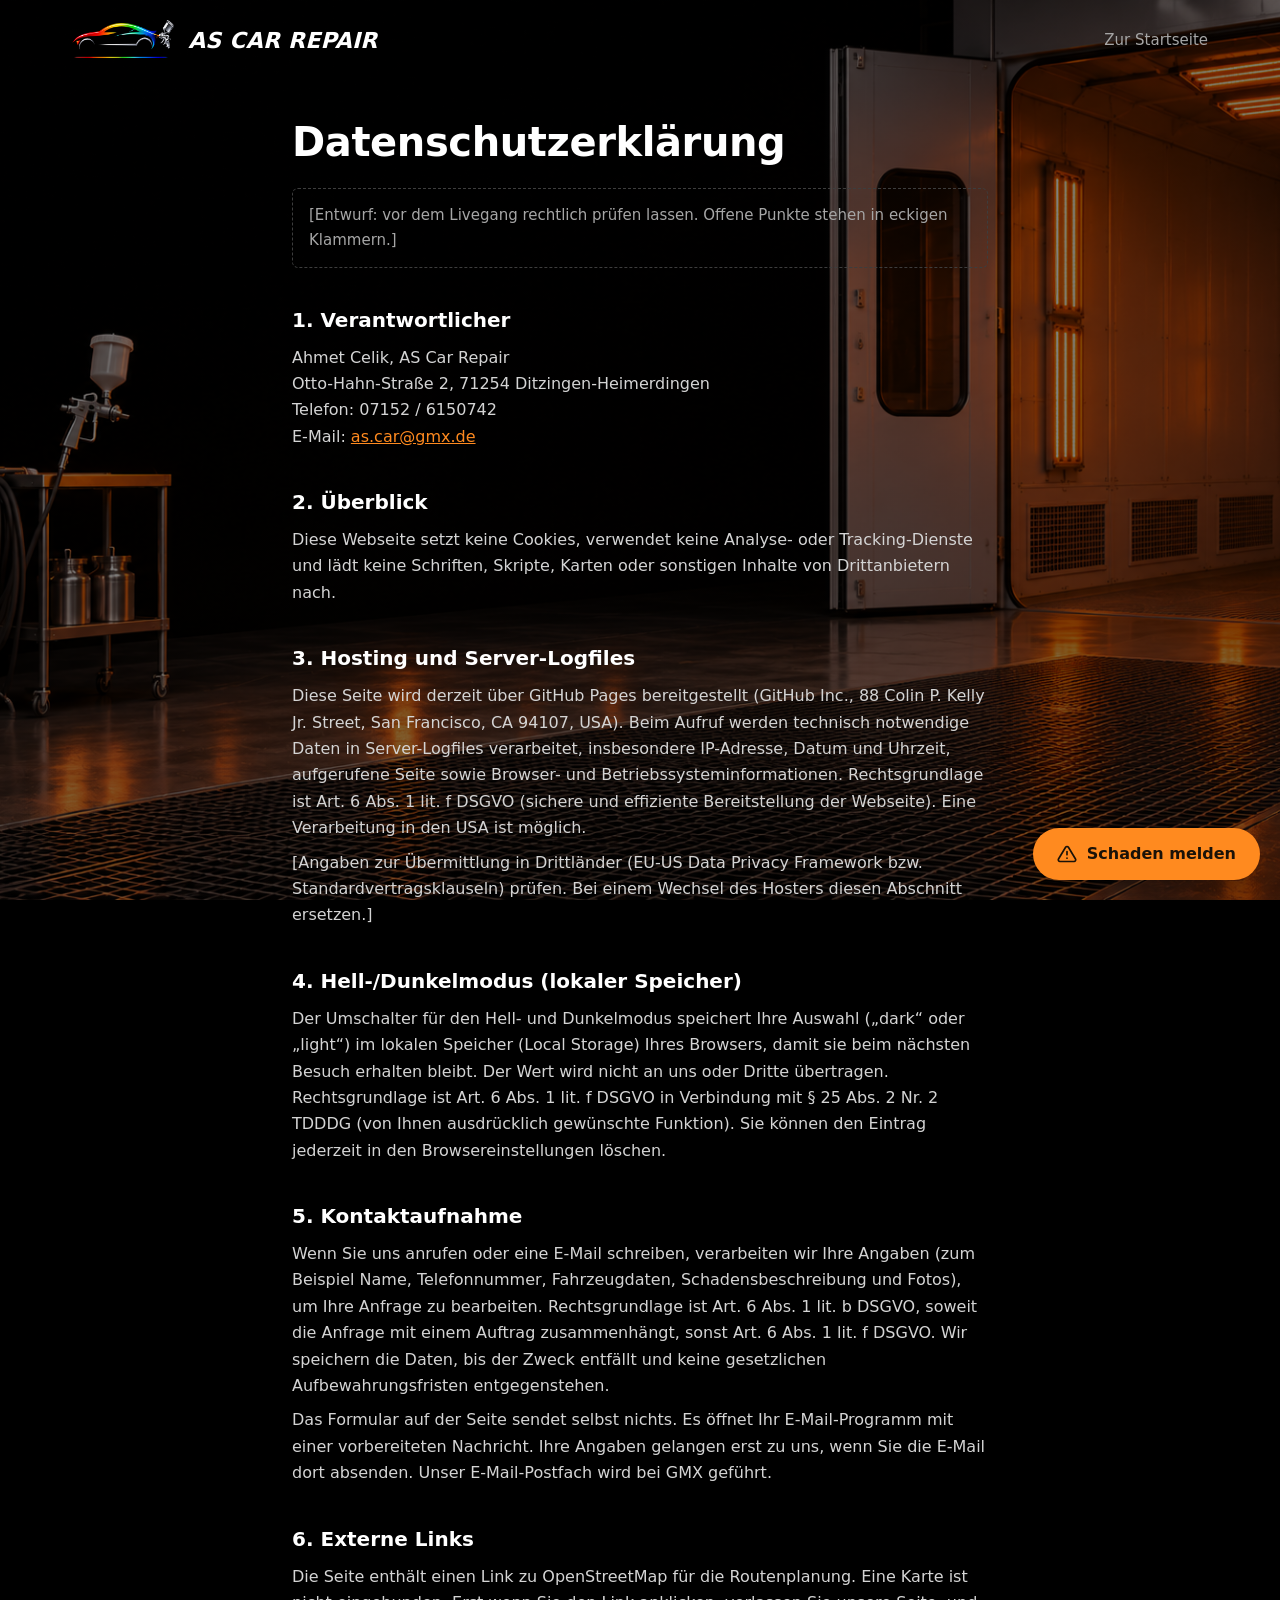
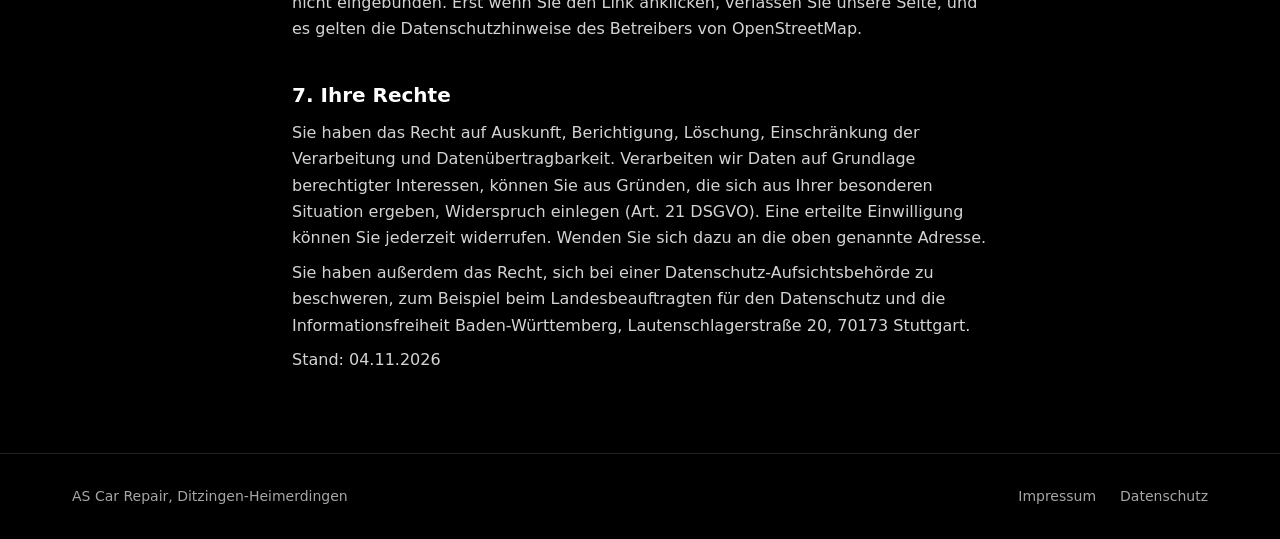
==== commit c9102af9: "Werkstattkulisse als Hintergrund auf Unterseiten" ====
--- a/datenschutz.html
+++ b/datenschutz.html
@@ -27,11 +27,11 @@
 <meta name="twitter:title" content="Datenschutzerklärung | AS Car Repair">
 <meta name="twitter:description" content="Datenschutzerklärung von AS Car Repair: keine Cookies, kein Tracking, keine Inhalte von Drittanbietern.">
 <meta name="twitter:image" content="https://gkstgt.github.io/as-car-repair/assets/og-image.png">
-<link rel="stylesheet" href="assets/site.css?v=logo-hover-fix">
+<link rel="stylesheet" href="assets/site.css?v=workshop-background-1">
 <script src="assets/site.js"></script>
 </head>
-<body>
-<div style="width:100%;box-sizing:border-box;background:var(--bg);color:var(--fg);font-family:system-ui,-apple-system,'Segoe UI',Roboto,Helvetica,Arial,sans-serif;line-height:1.5;container-type:inline-size">
+<body class="interior-body">
+<div class="interior-page" style="width:100%;box-sizing:border-box;background:var(--bg);color:var(--fg);font-family:system-ui,-apple-system,'Segoe UI',Roboto,Helvetica,Arial,sans-serif;line-height:1.5;container-type:inline-size">
 <header style="max-width:1200px;margin:0 auto;padding:20px 32px;box-sizing:border-box;display:flex;flex-wrap:wrap;align-items:center;justify-content:space-between;gap:16px 32px">
 <a href="./" aria-label="AS Car Repair, zur Startseite" style="display:flex;align-items:center;gap:14px">
 <img src="assets/logo-symbol.png" alt="" width="102" height="40" style="display:block;height:40px;width:auto">
--- a/assets/site.css
+++ b/assets/site.css
@@ -78,3 +78,38 @@
 body{padding-bottom:84px}
 }
 .sm-dock{font-family:system-ui,-apple-system,'Segoe UI',Roboto,Helvetica,Arial,sans-serif}
+
+/* Startseite: eigenständige Bildwelt für beide Farbmodi. */
+.hero{position:relative;isolation:isolate;min-height:max(650px,calc(100svh - 82px));box-sizing:border-box;overflow:hidden;background-color:#000;background-image:url("hero-dark.png");background-size:cover;background-position:center center;color:#fff}
+:root[data-theme="light"] .hero{background-color:#fff;background-image:url("hero-light.png");color:#000}
+.hero-content{position:relative;z-index:1;width:min(100%,780px);box-sizing:border-box;padding:clamp(32px,3vw,54px) clamp(24px,3.8vw,64px) 80px}
+.hero h1{margin:0;font-size:clamp(42px,4.3vw,76px);font-weight:850;line-height:.99;letter-spacing:-.045em}
+.hero h1 span{display:block}
+.hero .hero-accent{color:#ff6b00}
+.hero p{margin:22px 0 0;font-size:clamp(18px,1.6vw,26px);font-weight:550;line-height:1.35}
+.hero-actions{display:flex;flex-wrap:wrap;gap:16px 28px;margin-top:26px}
+.hero-actions a{display:inline-flex;min-height:56px;box-sizing:border-box;align-items:center;justify-content:center;padding:10px 25px;border:2px solid currentColor;border-radius:10px;font-size:clamp(16px,1.3vw,21px);font-weight:700;line-height:1.2;transition:transform .2s ease,background-color .2s ease,color .2s ease}
+.hero-actions a:hover{transform:translateY(-2px)}
+.hero-actions .hero-primary{border-color:#ff6b00;background:#ff6b00;color:#fff}
+.hero-actions .hero-primary:hover{background:#e65e00;border-color:#e65e00;color:#fff}
+.hero-actions .hero-secondary{background:color-mix(in srgb,var(--bg) 52%,transparent);color:inherit}
+.hero-actions .hero-secondary:hover{background:color-mix(in srgb,var(--bg) 80%,transparent);color:inherit}
+.pickup-section{display:flex;justify-content:center;padding:52px 24px 60px;background:var(--bg);border-top:1px solid var(--line)}
+.pickup-card{width:min(100%,440px)}
+@media (max-width:700px){
+.hero{min-height:660px;background-size:auto 65%;background-repeat:no-repeat;background-position:55% bottom}
+.hero::before{content:"";position:absolute;inset:0;z-index:0;background:linear-gradient(to bottom,var(--bg) 0%,var(--bg) 32%,color-mix(in srgb,var(--bg) 88%,transparent) 48%,transparent 69%)}
+.hero-content{padding:34px 22px 0}
+.hero h1{font-size:clamp(34px,9vw,52px);line-height:1.02}
+.hero p{font-size:18px;max-width:32ch}
+.hero-actions{gap:10px;margin-top:22px}
+.hero-actions a{min-height:46px;padding:9px 15px;font-size:15px;border-radius:8px}
+.pickup-section{padding:34px 20px 42px}
+}
+@media (max-width:380px){.hero{min-height:620px;background-size:auto 59%}.hero-actions a{font-size:14px;padding:8px 11px}}
+
+/* Unterseiten: leere Werkstatt mit 50 % Bildanteil vor dem jeweiligen Grundton. */
+body.interior-body{background-color:var(--bg);background-image:linear-gradient(rgba(0,0,0,.5),rgba(0,0,0,.5)),url("workshop-dark.png");background-position:center center;background-size:cover;background-repeat:no-repeat;background-attachment:fixed}
+:root[data-theme="light"] body.interior-body{background-image:linear-gradient(rgba(255,255,255,.5),rgba(255,255,255,.5)),url("workshop-light.png")}
+.interior-page{background:transparent!important}
+.interior-page #kontakt,.interior-page #arbeitsproben{background:transparent!important}
